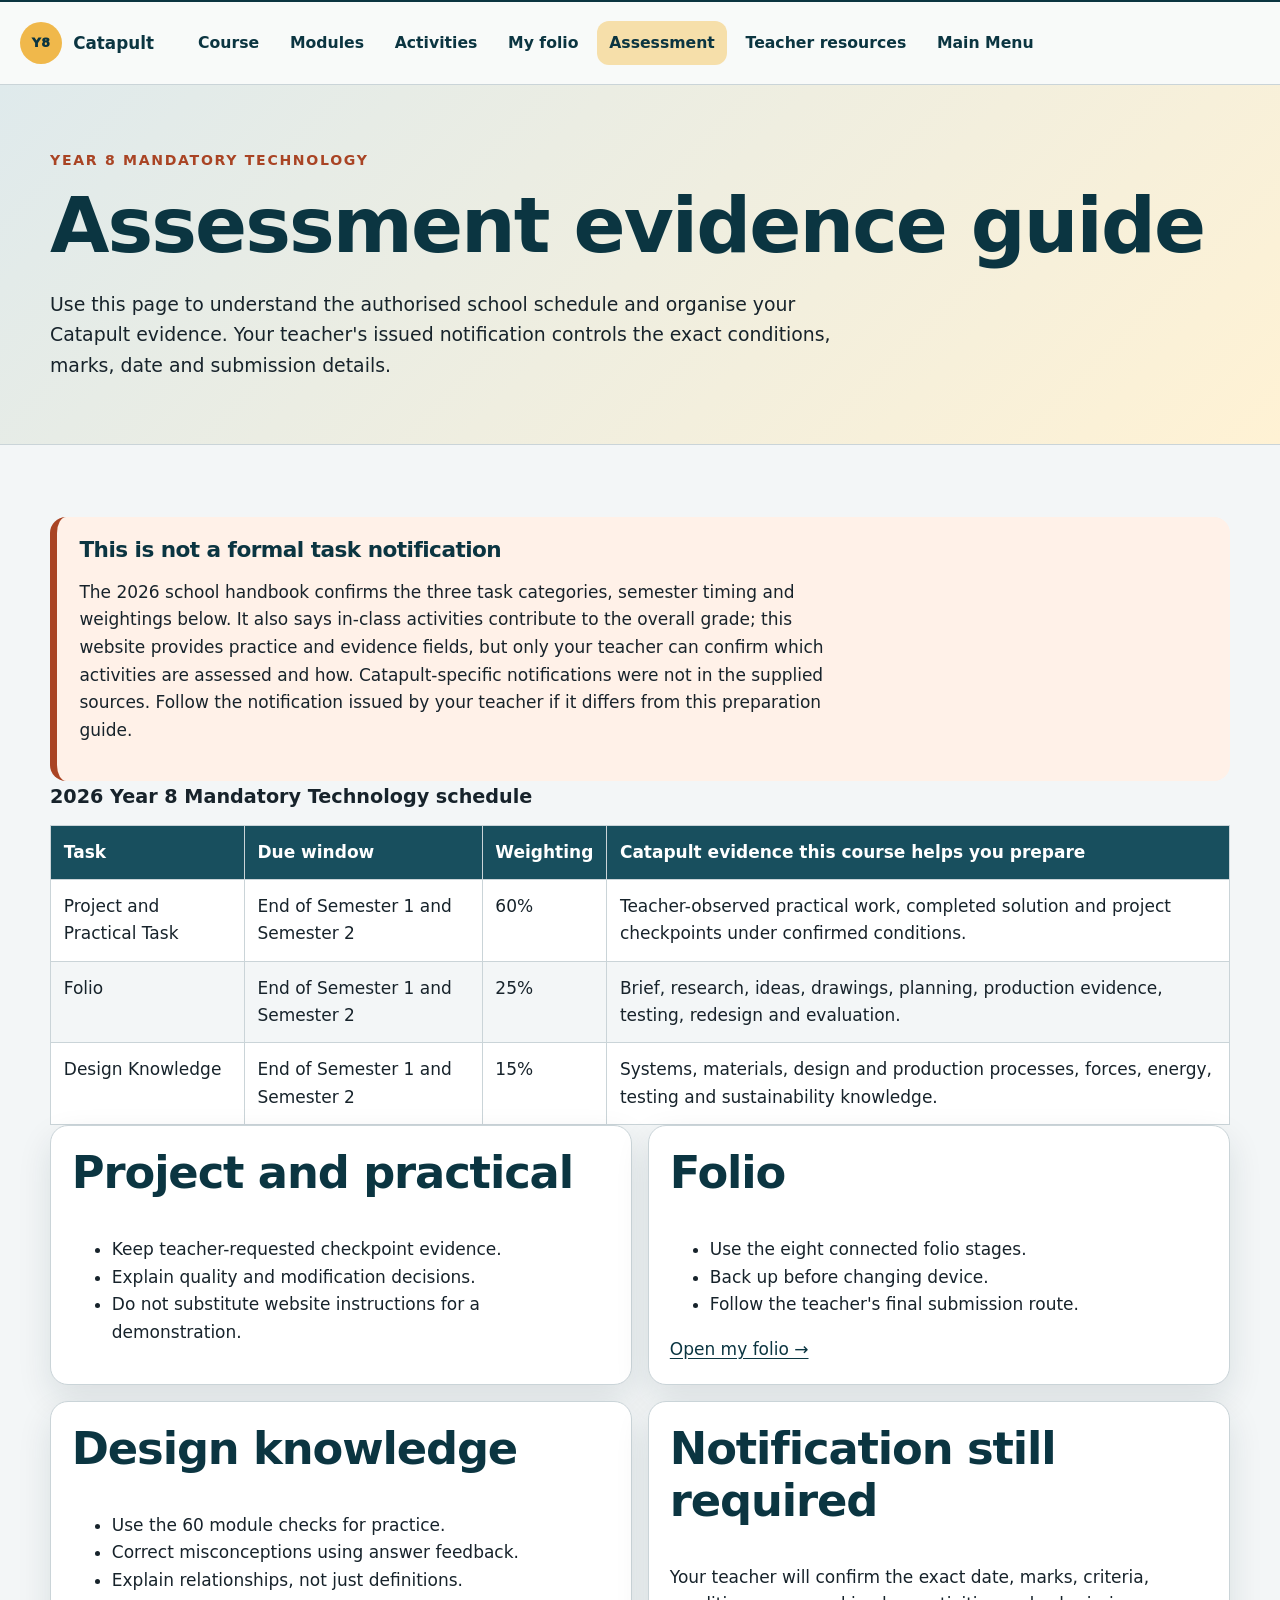
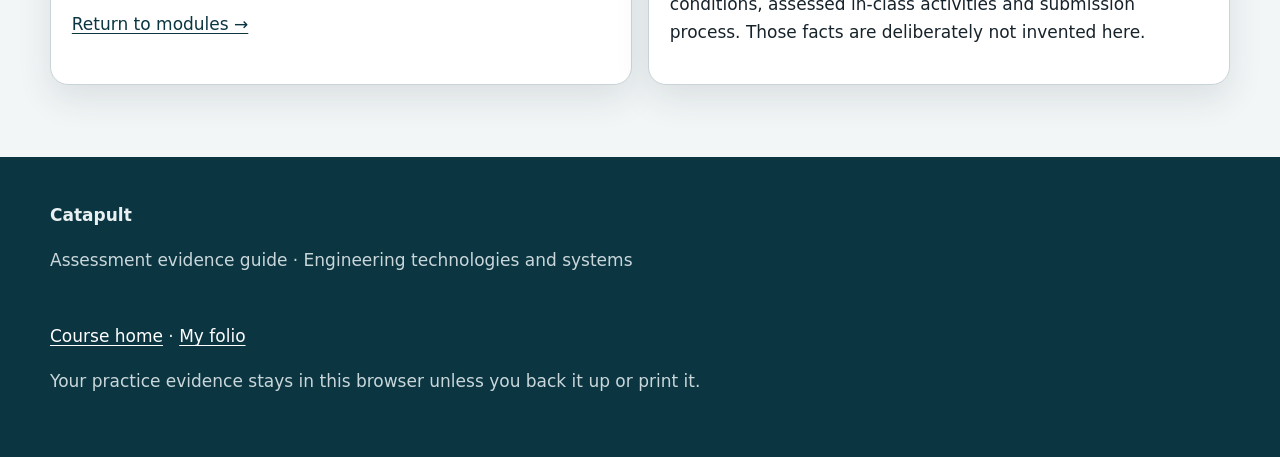
==== assessment.html @ 98bc0430 "Publish Year 8 Catapult course v1.0.1" ====
<!doctype html>
<html lang="en-AU">
<head>
  <meta charset="utf-8">
  <meta name="viewport" content="width=device-width, initial-scale=1">
  <meta name="description" content="The authorised 2026 Year 8 Mandatory Technology schedule and Catapult evidence preparation.">
  <meta name="robots" content="noindex,nofollow,noarchive">
  <title>Assessment evidence guide | Catapult</title>
  <link rel="icon" href="data:image/svg+xml,%3Csvg xmlns='http://www.w3.org/2000/svg' viewBox='0 0 64 64'%3E%3Crect width='64' height='64' rx='32' fill='%23f5b942'/%3E%3Ctext x='32' y='40' text-anchor='middle' font-size='24' font-family='Arial' font-weight='700' fill='%23083243'%3EY8%3C/text%3E%3C/svg%3E">
  <link rel="stylesheet" href="styles.css?v=20260824-2">
</head>
<body><a class="skip-link" href="#main">Skip to main content</a>
<header class="course-family-nav"><div class="course-family-nav__inner"><a class="course-family-nav__brand" href="index.html"><span class="course-family-nav__mark" aria-hidden="true">Y8</span><span>Catapult</span></a><nav class="course-family-nav__links" aria-label="Course navigation"><a href="index.html">Course</a><a href="index.html#modules">Modules</a><a href="activities.html">Activities</a><a href="folio.html">My folio</a><a aria-current="page" href="assessment.html">Assessment</a><a href="teacher-resources.html">Teacher resources</a><a href="https://stevencowell.github.io/Main-Page/">Main Menu</a></nav></div></header><main id="main" tabindex="-1"><header class="page-hero"><div class="wrap"><p class="eyebrow">Year 8 Mandatory Technology</p><h1>Assessment evidence guide</h1><p class="lede">Use this page to understand the authorised school schedule and organise your Catapult evidence. Your teacher's issued notification controls the exact conditions, marks, date and submission details.</p></div></header><section><div class="wrap"><div class="assessment-status"><h2>This is not a formal task notification</h2><p>The 2026 school handbook confirms the three task categories, semester timing and weightings below. It also says in-class activities contribute to the overall grade; this website provides practice and evidence fields, but only your teacher can confirm which activities are assessed and how. Catapult-specific notifications were not in the supplied sources. Follow the notification issued by your teacher if it differs from this preparation guide.</p></div><table class="assessment-table"><caption>2026 Year 8 Mandatory Technology schedule</caption><thead><tr><th>Task</th><th>Due window</th><th>Weighting</th><th>Catapult evidence this course helps you prepare</th></tr></thead><tbody><tr><td>Project and Practical Task</td><td>End of Semester 1 and Semester 2</td><td>60%</td><td>Teacher-observed practical work, completed solution and project checkpoints under confirmed conditions.</td></tr><tr><td>Folio</td><td>End of Semester 1 and Semester 2</td><td>25%</td><td>Brief, research, ideas, drawings, planning, production evidence, testing, redesign and evaluation.</td></tr><tr><td>Design Knowledge</td><td>End of Semester 1 and Semester 2</td><td>15%</td><td>Systems, materials, design and production processes, forces, energy, testing and sustainability knowledge.</td></tr></tbody></table><div class="evidence-grid"><article class="card"><h2>Project and practical</h2><ul><li>Keep teacher-requested checkpoint evidence.</li><li>Explain quality and modification decisions.</li><li>Do not substitute website instructions for a demonstration.</li></ul></article><article class="card"><h2>Folio</h2><ul><li>Use the eight connected folio stages.</li><li>Back up before changing device.</li><li>Follow the teacher's final submission route.</li></ul><a href="folio.html">Open my folio →</a></article><article class="card"><h2>Design knowledge</h2><ul><li>Use the 60 module checks for practice.</li><li>Correct misconceptions using answer feedback.</li><li>Explain relationships, not just definitions.</li></ul><a href="index.html#modules">Return to modules →</a></article><article class="card"><h2>Notification still required</h2><p>Your teacher will confirm the exact date, marks, criteria, conditions, assessed in-class activities and submission process. Those facts are deliberately not invented here.</p></article></div></div></section></main><footer class="footer"><div class="wrap footer-grid"><div><strong>Catapult</strong><p class="fine">Assessment evidence guide · Engineering technologies and systems</p></div><div><a href="index.html">Course home</a> · <a href="folio.html">My folio</a><p class="fine">Your practice evidence stays in this browser unless you back it up or print it.</p></div></div></footer>
<script src="site.js"></script>
</body>
</html>
---- styles.css ----
:root {
  --ink: #17232b;
  --muted: #53636d;
  --paper: #ffffff;
  --canvas: #f3f6f7;
  --steel: #184f5e;
  --steel-dark: #0b3541;
  --amber: #f0b84b;
  --rust: #a94424;
  --green: #4b7663;
  --ochre: #a74c2b;
  --line: #cad4d8;
  --soft: #e7eef0;
  --warning: #fff4d8;
  --shadow: 0 14px 34px rgba(20, 48, 57, .11);
  --radius: 18px;
}

* { box-sizing: border-box; }

html {
  scroll-behavior: smooth;
  scroll-padding-top: 7rem;
}

body {
  margin: 0;
  color: var(--ink);
  background: var(--canvas);
  font: 17px/1.62 system-ui, -apple-system, BlinkMacSystemFont, "Segoe UI", sans-serif;
}

a {
  color: var(--steel-dark);
  text-underline-offset: .2em;
}

a:hover { color: var(--rust); }

a:focus-visible,
button:focus-visible,
[tabindex]:focus-visible {
  outline: 4px solid var(--amber);
  outline-offset: 3px;
}

h1,
h2,
h3 {
  color: var(--steel-dark);
  line-height: 1.16;
  letter-spacing: -.025em;
}

h1 {
  margin: 0 0 1rem;
  font-size: clamp(2.8rem, 8vw, 5.8rem);
}

h2 {
  margin-top: 0;
  font-size: clamp(1.8rem, 4vw, 2.8rem);
}

h3 { font-size: 1.28rem; }

p,
li { max-width: 72ch; }

.skip-link {
  position: absolute;
  left: -10000px;
  top: 0;
  z-index: 2000;
  padding: .8rem 1rem;
  background: var(--paper);
  color: var(--steel-dark);
  font-weight: 800;
}

.skip-link:focus {
  left: .5rem;
  top: .5rem;
}

.sr-only {
  position: absolute;
  width: 1px !important;
  min-width: 1px !important;
  max-width: 1px !important;
  height: 1px !important;
  padding: 0;
  margin: -1px;
  overflow: hidden;
  clip: rect(0, 0, 0, 0);
  white-space: nowrap;
  border: 0;
}

.wrap {
  width: min(1180px, calc(100% - 2rem));
  margin-inline: auto;
}

.course-family-nav {
  --hub-ink: var(--steel-dark);
  --hub-paper: #f8faf9;
  --hub-accent: var(--amber);
  position: relative;
  z-index: 1000;
  width: 100%;
  min-height: 85px;
  color: var(--hub-ink);
  background: var(--hub-paper);
  border-top: 2px solid var(--hub-ink);
  border-bottom: 1px solid var(--line);
}

.course-family-nav__inner {
  display: flex;
  align-items: center;
  gap: 1.15rem 2rem;
  width: 100%;
  max-width: 1440px;
  min-height: 82px;
  margin: 0 auto;
  padding: .8rem 1.25rem;
}

.course-family-nav__brand {
  display: inline-flex;
  flex: 0 0 auto;
  align-items: center;
  gap: .7rem;
  color: var(--hub-ink);
  font-size: 1.05rem;
  font-weight: 850;
  line-height: 1.2;
  text-decoration: none;
}

.course-family-nav__mark {
  display: inline-flex;
  align-items: center;
  justify-content: center;
  width: 42px;
  height: 42px;
  flex: 0 0 auto;
  color: var(--hub-ink);
  background: var(--hub-accent);
  border-radius: 50%;
  font-size: .78rem;
  font-weight: 950;
  letter-spacing: .04em;
}

.course-family-nav__links {
  display: flex;
  flex: 1 1 auto;
  align-items: center;
  gap: .25rem .4rem;
  min-width: 0;
  overflow-x: auto;
  scrollbar-width: thin;
}

.course-family-nav__links a {
  display: inline-flex;
  min-height: 44px;
  align-items: center;
  padding: .7rem .76rem;
  color: var(--hub-ink);
  border-radius: 12px;
  font-size: .98rem;
  font-weight: 760;
  line-height: 1.2;
  text-decoration: none;
  white-space: nowrap;
}

.course-family-nav__links a:hover,
.course-family-nav__links a:focus-visible {
  color: var(--hub-ink);
  background: #f9e8bd;
}

.course-family-nav__links a[aria-current="page"] {
  background: #f6dfaa;
}

.provisional-link::after {
  content: "provisional";
  margin-left: .38rem;
  padding: .12rem .35rem;
  color: var(--steel-dark);
  background: var(--soft);
  border-radius: 999px;
  font-size: .66rem;
  font-weight: 850;
  letter-spacing: .03em;
  text-transform: uppercase;
}

.provisional-link { position: relative; }

.provisional-link .sr-only {
  left: 0;
  top: 0;
}

.hero {
  background:
    linear-gradient(120deg, rgba(11, 53, 65, .96), rgba(24, 79, 94, .88)),
    repeating-linear-gradient(90deg, transparent 0 39px, rgba(255,255,255,.05) 40px);
  color: #fff;
}

.hero .wrap { padding-block: clamp(4rem, 10vw, 7.5rem); }

.hero h1,
.hero h2 { color: #fff; }

.hero-copy { max-width: 760px; }

.eyebrow {
  margin: 0 0 .55rem;
  color: var(--rust);
  font-size: .88rem;
  font-weight: 900;
  letter-spacing: .12em;
  text-transform: uppercase;
}

.hero .eyebrow { color: #ffd980; }

.lede {
  max-width: 68ch;
  font-size: 1.18rem;
}

.status-pill,
.slot-status {
  display: inline-flex;
  align-items: center;
  width: fit-content;
  padding: .3rem .65rem;
  border-radius: 999px;
  font-size: .78rem;
  font-weight: 850;
  letter-spacing: .035em;
  text-transform: uppercase;
}

.status-pill {
  color: var(--steel-dark);
  background: #ffe09a;
}

.slot-status {
  color: var(--steel-dark);
  background: var(--soft);
}

.actions,
.module-pager {
  display: flex;
  flex-wrap: wrap;
  gap: .75rem;
  margin-top: 1.35rem;
}

.button {
  display: inline-flex;
  align-items: center;
  justify-content: center;
  min-height: 46px;
  padding: .75rem 1.05rem;
  color: #fff;
  background: var(--steel);
  border: 2px solid var(--steel);
  border-radius: 999px;
  font-weight: 800;
  text-decoration: none;
}

.button:hover {
  color: #fff;
  background: var(--steel-dark);
  border-color: var(--steel-dark);
}

.button.secondary {
  color: var(--steel-dark);
  background: var(--paper);
  border-color: var(--steel);
}

.button.secondary:hover { background: var(--soft); }

main > section { padding-block: 4.5rem; }

.page-hero {
  padding-block: 4rem 2.8rem;
  background: linear-gradient(135deg, #dfeaec, #fff2d4);
  border-bottom: 1px solid var(--line);
}

.page-hero h1 { font-size: clamp(2.5rem, 7vw, 4.8rem); }

.foundation-notice {
  background: var(--warning);
  border-block: 1px solid #d4ad50;
}

.foundation-notice .wrap { padding-block: 1.25rem; }

.foundation-notice h2 {
  margin-bottom: .35rem;
  font-size: 1.35rem;
}

.foundation-notice p { margin-block: .25rem; }

.module-grid,
.route-grid,
.slot-grid {
  display: grid;
  grid-template-columns: repeat(2, minmax(0, 1fr));
  gap: 1rem;
}

.module-grid { list-style: none; padding: 0; }

.card,
.module-card,
.slot-card,
.empty-state {
  min-width: 0;
  padding: 1.3rem;
  background: var(--paper);
  border: 1px solid var(--line);
  border-radius: var(--radius);
  box-shadow: var(--shadow);
  overflow-wrap: anywhere;
}

.module-card {
  display: grid;
  grid-template-columns: auto 1fr;
  gap: 1rem;
  height: 100%;
}

.module-number {
  display: grid;
  place-items: center;
  width: 2.7rem;
  height: 2.7rem;
  color: var(--steel-dark);
  background: var(--amber);
  border-radius: 50%;
  font-weight: 950;
}

.module-card h3,
.slot-card h3,
.card h3 { margin-top: 0; }

.module-card p,
.slot-card p,
.fine { color: var(--muted); }

.slot-card {
  border-top: .38rem solid var(--steel);
}

.slot-card dl {
  display: grid;
  grid-template-columns: max-content 1fr;
  gap: .2rem .65rem;
  margin-bottom: 0;
  font-size: .9rem;
}

.slot-card dt { font-weight: 850; }

.slot-card dd { margin: 0; color: var(--muted); }

.empty-state {
  border: 2px dashed #9babb1;
  box-shadow: none;
}

.empty-state > :last-child { margin-bottom: 0; }

.local-storage-note {
  padding: 1rem 1.2rem;
  background: var(--soft);
  border-left: .45rem solid var(--steel);
  border-radius: 0 14px 14px 0;
}

code {
  padding: .12rem .3rem;
  background: #e7edef;
  border-radius: 5px;
  font-size: .9em;
  overflow-wrap: anywhere;
}

.module-pager {
  justify-content: space-between;
  padding-top: 1.25rem;
  border-top: 1px solid var(--line);
}

.module-pager [hidden] { display: none; }

.footer {
  padding-block: 2.8rem;
  color: #e8f0f2;
  background: var(--steel-dark);
}

.footer a { color: #fff; }

.footer .fine { color: #c9d7db; }

.footer-grid {
  display: flex;
  justify-content: space-between;
  gap: 2rem;
  flex-wrap: wrap;
}

/* Integrated learning experience */
.hero.with-image {
  position: relative;
  overflow: hidden;
  background: var(--steel-dark);
}

.hero.with-image::before {
  content: "";
  position: absolute;
  inset: 0;
  background: linear-gradient(90deg, rgba(7, 38, 47, .98) 0 36%, rgba(7, 38, 47, .72) 60%, rgba(7, 38, 47, .28));
  z-index: 1;
}

.hero.with-image .hero-media {
  position: absolute;
  inset: 0;
  width: 100%;
  height: 100%;
  object-fit: cover;
  object-position: center;
}

.hero.with-image .wrap { position: relative; z-index: 2; }
.hero.with-image .hero-copy { max-width: 650px; }

.module-hero {
  color: #fff;
  background: linear-gradient(135deg, var(--steel-dark), var(--steel));
}

.module-hero .wrap { padding-block: 3.5rem; }
.module-hero h1 { color: #fff; font-size: clamp(2.35rem, 6vw, 4.6rem); }
.module-hero .eyebrow { color: #ffd980; }
.module-hero .lede { color: #e5f0f2; }

.section-nav {
  position: sticky;
  top: 0;
  z-index: 800;
  background: rgba(255, 255, 255, .97);
  border-bottom: 1px solid var(--line);
  box-shadow: 0 6px 18px rgba(20,48,57,.08);
}

.section-nav .wrap {
  display: flex;
  gap: .45rem;
  overflow-x: auto;
  padding-block: .6rem;
}

.section-nav a {
  display: inline-flex;
  min-height: 44px;
  flex: 0 0 auto;
  align-items: center;
  padding: .55rem .78rem;
  border-radius: 999px;
  font-size: .9rem;
  font-weight: 780;
  text-decoration: none;
}

.section-nav a:hover { background: var(--soft); }

.learning-intentions,
.teacher-led-note,
.source-boundary,
.cultural-care,
.assessment-status {
  padding: 1.25rem 1.4rem;
  border-radius: 16px;
}

.learning-intentions { background: #e2f0e9; border-left: .45rem solid var(--green, #4b7663); }
.teacher-led-note { background: var(--warning); border-left: .45rem solid var(--amber); }
.source-boundary { background: var(--soft); border-left: .45rem solid var(--steel); }
.cultural-care { background: #f5eadf; border-left: .45rem solid var(--ochre, #a74c2b); }
.assessment-status { background: #fff1e8; border-left: .45rem solid var(--rust); }

.learning-intentions h2,
.teacher-led-note h2,
.source-boundary h2,
.cultural-care h2,
.assessment-status h2 { margin-bottom: .45rem; font-size: 1.35rem; }

.theory-section {
  scroll-margin-top: 7rem;
  border-bottom: 1px solid var(--line);
}

.theory-section:last-of-type { border-bottom: 0; }

.theory-layout {
  display: grid;
  grid-template-columns: minmax(0, 1.12fr) minmax(320px, .88fr);
  gap: clamp(1.8rem, 5vw, 4.5rem);
  align-items: start;
}

.theory-copy > p:first-of-type { font-size: 1.08rem; }

.visual-figure {
  margin: 0;
  padding: .7rem;
  background: var(--paper);
  border: 1px solid var(--line);
  border-radius: var(--radius);
  box-shadow: var(--shadow);
}

.visual-figure img {
  display: block;
  width: 100%;
  height: auto;
  border-radius: 12px;
}

.visual-figure figcaption { padding: .75rem .4rem .25rem; color: var(--muted); font-size: .92rem; }
.visual-figure .open-larger { display: inline-flex; min-height: 44px; align-items: center; margin-top: .35rem; font-weight: 800; }

.worked-example,
.vocabulary,
.misconceptions,
.activity-panel,
.video-panel,
.capstone,
.check-block,
.folio-stage,
.teacher-card {
  margin-top: 1.4rem;
  padding: 1.35rem;
  background: var(--paper);
  border: 1px solid var(--line);
  border-radius: var(--radius);
  box-shadow: var(--shadow);
}

.worked-example { border-top: .42rem solid var(--amber); }
.vocabulary { border-top: .42rem solid var(--steel); }
.misconceptions { border-top: .42rem solid var(--rust); }
.activity-panel { border-top: .42rem solid var(--green, #4b7663); }
.video-panel { border-top: .42rem solid #5d4c8b; }
.capstone { border-top: .42rem solid var(--ochre, #a74c2b); }
.check-block { border-top: .42rem solid var(--steel); }

.vocab-grid,
.misconception-grid,
.evidence-grid,
.folio-grid,
.activity-bank,
.teacher-grid {
  display: grid;
  grid-template-columns: repeat(2, minmax(0, 1fr));
  gap: 1rem;
}

.folio-grid { grid-template-columns: 1fr; }

.vocab-grid dl,
.misconception-grid article {
  margin: 0;
  padding: 1rem;
  background: var(--canvas);
  border-radius: 13px;
}

.vocab-grid dt { font-weight: 850; }
.vocab-grid dd { margin: .25rem 0 0; color: var(--muted); }
.misconception-grid h3 { margin: 0 0 .35rem; color: var(--rust); }
.misconception-grid p { margin: 0; }

.check-question { margin-top: 1.35rem; padding-top: 1.25rem; border-top: 1px solid var(--line); }
.check-question:first-of-type { margin-top: .4rem; padding-top: 0; border-top: 0; }
.check-question fieldset { margin: 0; padding: 0; border: 0; }
.check-question legend { width: 100%; margin-bottom: .85rem; font-size: 1.08rem; font-weight: 800; }

.check-options { display: grid; gap: .55rem; }
.check-option {
  display: grid;
  grid-template-columns: auto 1fr;
  gap: .7rem;
  align-items: start;
  min-height: 48px;
  padding: .75rem .85rem;
  background: var(--canvas);
  border: 1px solid var(--line);
  border-radius: 12px;
  cursor: pointer;
}

.check-option:hover { border-color: var(--steel); }
.check-option input { width: 1.2rem; height: 1.2rem; margin-top: .15rem; accent-color: var(--steel); }

button,
.button-like {
  min-height: 44px;
  padding: .65rem .95rem;
  color: #fff;
  background: var(--steel);
  border: 2px solid var(--steel);
  border-radius: 999px;
  font: inherit;
  font-weight: 800;
  cursor: pointer;
}

button:hover { background: var(--steel-dark); border-color: var(--steel-dark); }
button.secondary { color: var(--steel-dark); background: var(--paper); }
button.secondary:hover { background: var(--soft); }
button:disabled { color: var(--muted); background: var(--soft); border-color: var(--line); cursor: default; }

.check-actions { display: flex; flex-wrap: wrap; gap: .65rem; margin-top: .85rem; }
.check-result { margin-top: .85rem; padding: .9rem 1rem; border-radius: 12px; }
.check-result:empty { display: none; }
.check-result.correct { background: #dff2e6; border: 1px solid #6da785; }
.check-result.try-again { background: #fff1df; border: 1px solid #d9a45a; }
.check-result.needs-answer { background: #f8e5e2; border: 1px solid #c97869; }
.help-panel { margin-top: .7rem; padding: .85rem 1rem; background: var(--soft); border-radius: 12px; }

textarea,
input[type="text"],
input[type="number"],
select,
input[type="file"] {
  width: 100%;
  color: var(--ink);
  background: #fff;
  border: 2px solid #9dafb6;
  border-radius: 12px;
  font: inherit;
}

textarea { min-height: 190px; padding: .9rem; resize: vertical; line-height: 1.55; }
input[type="text"],
input[type="number"],
select { min-height: 48px; padding: .7rem .8rem; }
input[type="file"] { padding: .75rem; }
.field-meta { display: flex; justify-content: space-between; gap: 1rem; margin-top: .35rem; color: var(--muted); font-size: .84rem; }
.scaffold-list li { margin-bottom: .55rem; }

.video-frame { position: relative; width: 100%; aspect-ratio: 16 / 9; margin-top: 1rem; background: #071f27; border-radius: 14px; overflow: hidden; }
.video-frame[hidden] { display: none; }
.video-frame iframe { width: 100%; height: 100%; border: 0; }

.activity-meta { display: flex; flex-wrap: wrap; gap: .55rem; color: var(--muted); font-size: .9rem; }
.activity-meta span { padding: .25rem .55rem; background: var(--soft); border-radius: 999px; }

.course-progress {
  display: grid;
  grid-template-columns: repeat(3, 1fr);
  gap: 1rem;
  margin-top: 1.5rem;
}

.course-progress div { padding: 1rem; background: rgba(255,255,255,.1); border: 1px solid rgba(255,255,255,.25); border-radius: 14px; }
.course-progress strong { display: block; font-size: 1.6rem; color: #ffd980; }

.folio-stage { scroll-margin-top: 7rem; }
.folio-stage > header { display: grid; grid-template-columns: auto 1fr; gap: 1rem; align-items: start; }
.stage-number { display: grid; place-items: center; width: 3rem; height: 3rem; background: var(--amber); border-radius: 50%; color: var(--steel-dark); font-weight: 950; }
.folio-field { margin-top: 1rem; }
.folio-field label { display: block; margin-bottom: .45rem; font-weight: 800; }
.folio-response-set { display: grid; gap: 1rem; }
.folio-response-set textarea { min-height: 95px; }
.folio-control-group { min-width: 0; margin: .35rem 0; padding: 1rem; border: 1px solid var(--line); border-radius: 14px; }
.folio-control-group legend { padding: 0 .35rem; font-weight: 850; color: var(--steel-dark); }
.folio-records { display: grid; grid-template-columns: repeat(2, minmax(0, 1fr)); gap: .85rem; }
.folio-record { min-width: 0; padding: .9rem; background: var(--canvas); border: 1px solid var(--line); border-radius: 12px; }
.folio-record h4 { margin: 0 0 .45rem; }
.folio-record .folio-field:first-of-type { margin-top: .25rem; }
.folio-checks { display: grid; gap: .6rem; }
.folio-check { display: grid; grid-template-columns: auto 1fr; gap: .65rem; align-items: start; min-height: 44px; padding: .65rem .75rem; background: var(--canvas); border: 1px solid var(--line); border-radius: 10px; }
.folio-check input { width: 1.2rem; height: 1.2rem; margin-top: .15rem; accent-color: var(--steel); }
.number-with-unit { display: grid; grid-template-columns: minmax(0,1fr) auto; gap: .65rem; align-items: center; }
.number-with-unit span { font-weight: 850; }
.activity-response { margin-top: 1rem; padding: 1rem; background: var(--canvas); border: 1px solid var(--line); border-radius: 12px; }
.activity-response textarea { min-height: 150px; }
.image-evidence { margin-top: 1rem; padding-top: 1rem; border-top: 1px solid var(--line); }
.image-preview { display: block; max-width: 520px; max-height: 360px; margin-top: .7rem; border-radius: 12px; object-fit: contain; }
.image-preview[hidden] { display: none; }

.control-bar { display: flex; flex-wrap: wrap; gap: .7rem; padding: 1rem; background: var(--paper); border: 1px solid var(--line); border-radius: 16px; }

.assessment-table,
.teacher-table { width: 100%; border-collapse: collapse; background: var(--paper); }
.assessment-table caption,
.teacher-table caption { padding: 0 0 .8rem; text-align: left; font-size: 1.2rem; font-weight: 850; }
.assessment-table th,
.assessment-table td,
.teacher-table th,
.teacher-table td { padding: .8rem; border: 1px solid var(--line); text-align: left; vertical-align: top; }
.assessment-table th,
.teacher-table th { color: #fff; background: var(--steel); }
.assessment-table tbody tr:nth-child(even),
.teacher-table tbody tr:nth-child(even) { background: var(--canvas); }

.notification-draft { margin-block: 1rem; padding: 1rem 1.2rem; background: #fff7e6; border: 1px dashed #b88024; border-radius: 14px; }
.notification-draft strong { color: #7d4c00; }

.source-list li { margin-bottom: .75rem; }
.teacher-only-label { color: #fff; background: var(--rust); padding: .25rem .5rem; border-radius: 6px; font-size: .78rem; font-weight: 900; text-transform: uppercase; }

@media (max-width: 900px) {
  .theory-layout { grid-template-columns: 1fr; }
  .visual-figure { max-width: 720px; }
  .course-progress { grid-template-columns: 1fr; }
}

@media (max-width: 780px) {
  .course-family-nav { min-height: 0; }

  .course-family-nav__inner {
    display: grid;
    gap: .6rem;
    min-height: 0;
    padding: .7rem .8rem .55rem;
  }

  .course-family-nav__brand { font-size: 1rem; }

  .course-family-nav__mark {
    width: 36px;
    height: 36px;
  }

  .course-family-nav__links {
    margin-inline: -.8rem;
    padding: 0 .8rem .45rem;
  }

  .course-family-nav__links a {
    flex: 0 0 auto;
    padding: .62rem .72rem;
    font-size: .92rem;
  }
}

@media (max-width: 620px) {
  body { font-size: 16px; }

  .module-grid,
  .route-grid,
  .slot-grid { grid-template-columns: 1fr; }

  .module-card { grid-template-columns: auto minmax(0, 1fr); }

  main > section { padding-block: 3.2rem; }

  .actions .button,
  .module-pager .button { width: 100%; }

  .slot-card dl { grid-template-columns: 1fr; }

  .slot-card dd { margin-bottom: .45rem; }

  .vocab-grid,
  .misconception-grid,
  .evidence-grid,
  .folio-grid,
  .folio-records,
  .activity-bank,
  .teacher-grid { grid-template-columns: 1fr; }

  .hero.with-image::before { background: rgba(7, 38, 47, .86); }
  .hero.with-image .hero-media { opacity: .42; object-position: 65% center; }

  .field-meta { display: block; }

  .assessment-table,
  .teacher-table { display: block; overflow-x: auto; }
}

@media (prefers-reduced-motion: reduce) {
  html { scroll-behavior: auto; }
}

@media print {
  @page { size: A4; margin: 12mm; }

  .course-family-nav,
  .footer,
  .actions,
  .module-pager,
  .section-nav,
  .check-actions,
  .control-bar,
  .video-panel button,
  input[type="file"] { display: none !important; }

  body {
    color: #000;
    background: #fff;
    font-size: 10pt;
  }

  .hero,
  .page-hero,
  .foundation-notice { color: #000; background: #fff; }

  .hero h1,
  .hero h2,
  .hero .eyebrow { color: #000; }

  .card,
  .module-card,
  .slot-card,
  .empty-state,
  .worked-example,
  .vocabulary,
  .misconceptions,
  .activity-panel,
  .video-panel,
  .capstone,
  .check-block,
  .folio-stage,
  .teacher-card { box-shadow: none; break-inside: avoid; }

  .theory-layout { display: block; }
  .visual-figure { margin-block: 1rem; }
  textarea { min-height: 95px; border: 1px solid #555; }

  .folio-grid { display: block; }
  .folio-grid .folio-stage {
    break-before: page;
    margin: 0;
    padding: 6mm 0 0;
    border: 0;
  }
  .folio-stage > header,
  .folio-record,
  .folio-field { break-inside: avoid; }
  .folio-response-set,
  .folio-records { display: block; }
  .folio-control-group {
    display: block;
    break-inside: auto;
    margin: .7rem 0;
    padding: 0;
    border: 0;
  }
  .folio-control-group legend {
    display: block;
    width: 100%;
    margin-bottom: .35rem;
    padding: 0;
  }
  .folio-record { margin: 0 0 .65rem; padding: .65rem; }
  .folio-stage details { display: none; }
  .folio-stage .source-boundary,
  .folio-stage .image-evidence { padding: .7rem; }
  .folio-stage .image-evidence { break-inside: avoid; }
  .folio-stage textarea { min-height: 70px; }
  .folio-stage input[type="text"],
  .folio-stage input[type="number"],
  .folio-stage select { min-height: 34px; border: 1px solid #555; }
}
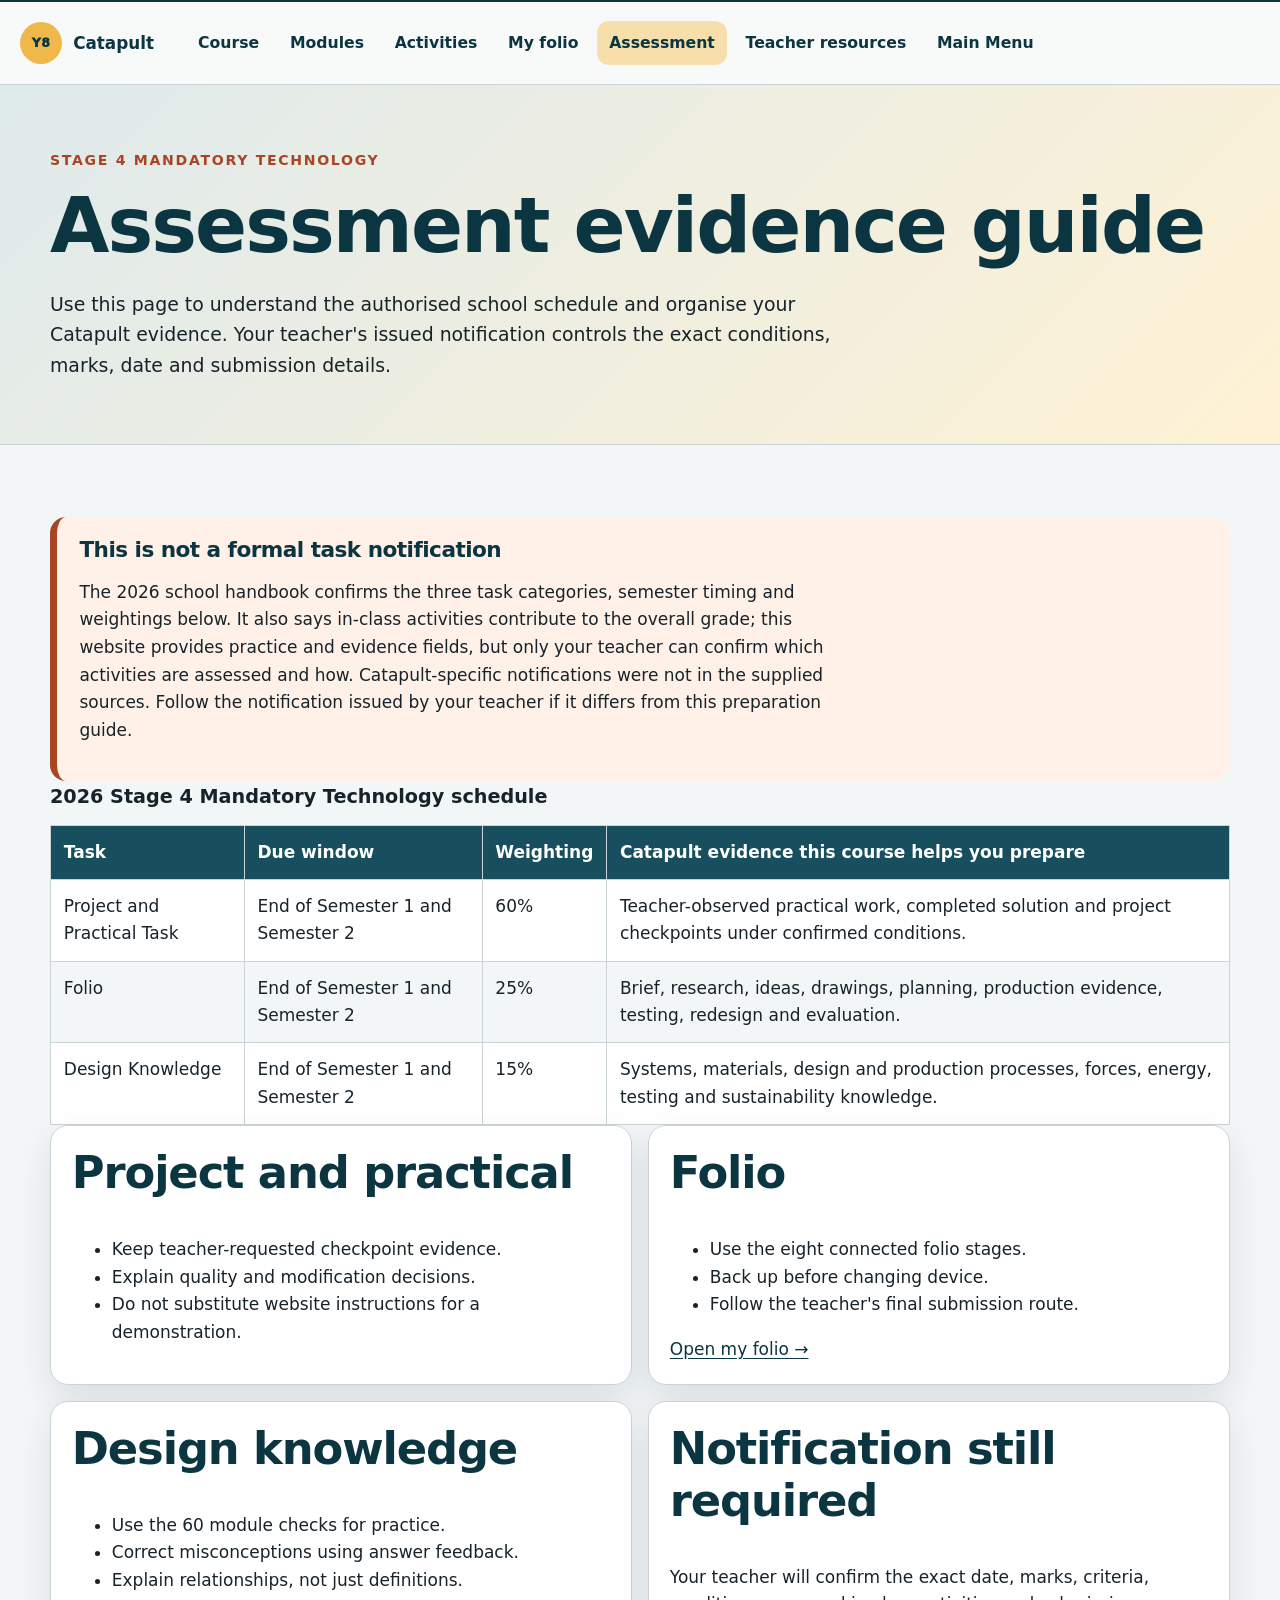
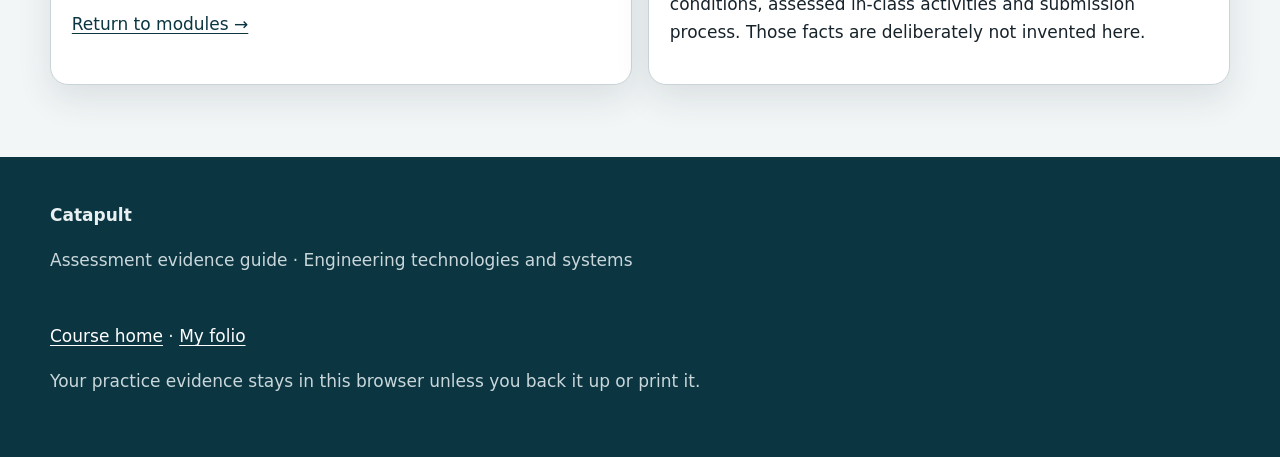
==== commit 35cdd5e9: "Align Catapult program to Stage 4 network standard" ====
--- a/assessment.html
+++ b/assessment.html
@@ -3,14 +3,14 @@
 <head>
   <meta charset="utf-8">
   <meta name="viewport" content="width=device-width, initial-scale=1">
-  <meta name="description" content="The authorised 2026 Year 8 Mandatory Technology schedule and Catapult evidence preparation.">
+  <meta name="description" content="The authorised 2026 Stage 4 Mandatory Technology schedule and Catapult evidence preparation.">
   <meta name="robots" content="noindex,nofollow,noarchive">
   <title>Assessment evidence guide | Catapult</title>
   <link rel="icon" href="data:image/svg+xml,%3Csvg xmlns='http://www.w3.org/2000/svg' viewBox='0 0 64 64'%3E%3Crect width='64' height='64' rx='32' fill='%23f5b942'/%3E%3Ctext x='32' y='40' text-anchor='middle' font-size='24' font-family='Arial' font-weight='700' fill='%23083243'%3EY8%3C/text%3E%3C/svg%3E">
   <link rel="stylesheet" href="styles.css?v=20260824-2">
 </head>
 <body><a class="skip-link" href="#main">Skip to main content</a>
-<header class="course-family-nav"><div class="course-family-nav__inner"><a class="course-family-nav__brand" href="index.html"><span class="course-family-nav__mark" aria-hidden="true">Y8</span><span>Catapult</span></a><nav class="course-family-nav__links" aria-label="Course navigation"><a href="index.html">Course</a><a href="index.html#modules">Modules</a><a href="activities.html">Activities</a><a href="folio.html">My folio</a><a aria-current="page" href="assessment.html">Assessment</a><a href="teacher-resources.html">Teacher resources</a><a href="https://stevencowell.github.io/Main-Page/">Main Menu</a></nav></div></header><main id="main" tabindex="-1"><header class="page-hero"><div class="wrap"><p class="eyebrow">Year 8 Mandatory Technology</p><h1>Assessment evidence guide</h1><p class="lede">Use this page to understand the authorised school schedule and organise your Catapult evidence. Your teacher's issued notification controls the exact conditions, marks, date and submission details.</p></div></header><section><div class="wrap"><div class="assessment-status"><h2>This is not a formal task notification</h2><p>The 2026 school handbook confirms the three task categories, semester timing and weightings below. It also says in-class activities contribute to the overall grade; this website provides practice and evidence fields, but only your teacher can confirm which activities are assessed and how. Catapult-specific notifications were not in the supplied sources. Follow the notification issued by your teacher if it differs from this preparation guide.</p></div><table class="assessment-table"><caption>2026 Year 8 Mandatory Technology schedule</caption><thead><tr><th>Task</th><th>Due window</th><th>Weighting</th><th>Catapult evidence this course helps you prepare</th></tr></thead><tbody><tr><td>Project and Practical Task</td><td>End of Semester 1 and Semester 2</td><td>60%</td><td>Teacher-observed practical work, completed solution and project checkpoints under confirmed conditions.</td></tr><tr><td>Folio</td><td>End of Semester 1 and Semester 2</td><td>25%</td><td>Brief, research, ideas, drawings, planning, production evidence, testing, redesign and evaluation.</td></tr><tr><td>Design Knowledge</td><td>End of Semester 1 and Semester 2</td><td>15%</td><td>Systems, materials, design and production processes, forces, energy, testing and sustainability knowledge.</td></tr></tbody></table><div class="evidence-grid"><article class="card"><h2>Project and practical</h2><ul><li>Keep teacher-requested checkpoint evidence.</li><li>Explain quality and modification decisions.</li><li>Do not substitute website instructions for a demonstration.</li></ul></article><article class="card"><h2>Folio</h2><ul><li>Use the eight connected folio stages.</li><li>Back up before changing device.</li><li>Follow the teacher's final submission route.</li></ul><a href="folio.html">Open my folio →</a></article><article class="card"><h2>Design knowledge</h2><ul><li>Use the 60 module checks for practice.</li><li>Correct misconceptions using answer feedback.</li><li>Explain relationships, not just definitions.</li></ul><a href="index.html#modules">Return to modules →</a></article><article class="card"><h2>Notification still required</h2><p>Your teacher will confirm the exact date, marks, criteria, conditions, assessed in-class activities and submission process. Those facts are deliberately not invented here.</p></article></div></div></section></main><footer class="footer"><div class="wrap footer-grid"><div><strong>Catapult</strong><p class="fine">Assessment evidence guide · Engineering technologies and systems</p></div><div><a href="index.html">Course home</a> · <a href="folio.html">My folio</a><p class="fine">Your practice evidence stays in this browser unless you back it up or print it.</p></div></div></footer>
+<header class="course-family-nav"><div class="course-family-nav__inner"><a class="course-family-nav__brand" href="index.html"><span class="course-family-nav__mark" aria-hidden="true">Y8</span><span>Catapult</span></a><nav class="course-family-nav__links" aria-label="Course navigation"><a href="index.html">Course</a><a href="index.html#modules">Modules</a><a href="activities.html">Activities</a><a href="folio.html">My folio</a><a aria-current="page" href="assessment.html">Assessment</a><a href="teacher-resources.html">Teacher resources</a><a href="https://stevencowell.github.io/Main-Page/">Main Menu</a></nav></div></header><main id="main" tabindex="-1"><header class="page-hero"><div class="wrap"><p class="eyebrow">Stage 4 Mandatory Technology</p><h1>Assessment evidence guide</h1><p class="lede">Use this page to understand the authorised school schedule and organise your Catapult evidence. Your teacher's issued notification controls the exact conditions, marks, date and submission details.</p></div></header><section><div class="wrap"><div class="assessment-status"><h2>This is not a formal task notification</h2><p>The 2026 school handbook confirms the three task categories, semester timing and weightings below. It also says in-class activities contribute to the overall grade; this website provides practice and evidence fields, but only your teacher can confirm which activities are assessed and how. Catapult-specific notifications were not in the supplied sources. Follow the notification issued by your teacher if it differs from this preparation guide.</p></div><table class="assessment-table"><caption>2026 Stage 4 Mandatory Technology schedule</caption><thead><tr><th>Task</th><th>Due window</th><th>Weighting</th><th>Catapult evidence this course helps you prepare</th></tr></thead><tbody><tr><td>Project and Practical Task</td><td>End of Semester 1 and Semester 2</td><td>60%</td><td>Teacher-observed practical work, completed solution and project checkpoints under confirmed conditions.</td></tr><tr><td>Folio</td><td>End of Semester 1 and Semester 2</td><td>25%</td><td>Brief, research, ideas, drawings, planning, production evidence, testing, redesign and evaluation.</td></tr><tr><td>Design Knowledge</td><td>End of Semester 1 and Semester 2</td><td>15%</td><td>Systems, materials, design and production processes, forces, energy, testing and sustainability knowledge.</td></tr></tbody></table><div class="evidence-grid"><article class="card"><h2>Project and practical</h2><ul><li>Keep teacher-requested checkpoint evidence.</li><li>Explain quality and modification decisions.</li><li>Do not substitute website instructions for a demonstration.</li></ul></article><article class="card"><h2>Folio</h2><ul><li>Use the eight connected folio stages.</li><li>Back up before changing device.</li><li>Follow the teacher's final submission route.</li></ul><a href="folio.html">Open my folio →</a></article><article class="card"><h2>Design knowledge</h2><ul><li>Use the 60 module checks for practice.</li><li>Correct misconceptions using answer feedback.</li><li>Explain relationships, not just definitions.</li></ul><a href="index.html#modules">Return to modules →</a></article><article class="card"><h2>Notification still required</h2><p>Your teacher will confirm the exact date, marks, criteria, conditions, assessed in-class activities and submission process. Those facts are deliberately not invented here.</p></article></div></div></section></main><footer class="footer"><div class="wrap footer-grid"><div><strong>Catapult</strong><p class="fine">Assessment evidence guide · Engineering technologies and systems</p></div><div><a href="index.html">Course home</a> · <a href="folio.html">My folio</a><p class="fine">Your practice evidence stays in this browser unless you back it up or print it.</p></div></div></footer>
 <script src="site.js"></script>
 </body>
 </html>
--- a/styles.css
+++ b/styles.css
@@ -470,6 +470,25 @@
 .module-hero .eyebrow { color: #ffd980; }
 .module-hero .lede { color: #e5f0f2; }
 
+.module-presentation {
+  display: grid;
+  grid-template-columns: minmax(0, 1fr) auto;
+  gap: 1.5rem;
+  align-items: center;
+  margin: 0 0 2rem;
+  padding: 1.35rem;
+  background: linear-gradient(135deg, #e2eef0, #fff4d8);
+  border: 2px solid #abc5cb;
+  border-left: .55rem solid var(--amber);
+  border-radius: var(--radius);
+  box-shadow: var(--shadow);
+}
+
+.module-presentation h2 { margin-bottom: .55rem; font-size: clamp(1.65rem, 3vw, 2.2rem); }
+.module-presentation p { max-width: 66ch; }
+.module-presentation > div > :last-child { margin-bottom: 0; }
+.presentation-download { text-align: center; white-space: nowrap; }
+
 .section-nav {
   position: sticky;
   top: 0;
@@ -554,6 +573,7 @@
 }
 
 .visual-figure figcaption { padding: .75rem .4rem .25rem; color: var(--muted); font-size: .92rem; }
+.visual-figure .notice-prompt { display: block; margin-top: .35rem; }
 .visual-figure .open-larger { display: inline-flex; min-height: 44px; align-items: center; margin-top: .35rem; font-weight: 800; }
 
 .worked-example,
@@ -581,6 +601,92 @@
 .capstone { border-top: .42rem solid var(--ochre, #a74c2b); }
 .check-block { border-top: .42rem solid var(--steel); }
 
+.section-learning {
+  margin-top: clamp(1.4rem, 3vw, 2.2rem);
+  overflow: clip;
+  background: var(--paper);
+  border: 1px solid var(--line);
+  border-top: .42rem solid var(--steel);
+  border-radius: var(--radius);
+  box-shadow: var(--shadow);
+}
+
+.section-learning > summary {
+  display: grid;
+  grid-template-columns: minmax(0, 1fr) auto auto;
+  gap: 1rem;
+  align-items: center;
+  min-height: 76px;
+  padding: 1rem 1.35rem;
+  cursor: pointer;
+  list-style: none;
+}
+
+.section-learning > summary::-webkit-details-marker { display: none; }
+.section-learning-toggle {
+  display: grid;
+  place-items: center;
+  width: 2rem;
+  height: 2rem;
+  color: #fff;
+  background: var(--steel);
+  border-radius: 50%;
+  font-size: 1.35rem;
+  font-weight: 900;
+  line-height: 1;
+}
+.section-learning-toggle::before { content: '+'; }
+.section-learning[open] .section-learning-toggle::before { content: '\2212'; }
+.section-learning > summary:hover { background: var(--soft); }
+.section-learning > summary:focus-visible { outline: 3px solid var(--amber); outline-offset: -3px; }
+.section-learning-summary strong { display: block; margin-top: .15rem; font-size: 1.2rem; }
+.section-learning-count {
+  padding: .35rem .7rem;
+  color: var(--steel-dark);
+  background: var(--soft);
+  border-radius: 999px;
+  font-size: .86rem;
+  font-weight: 850;
+  white-space: nowrap;
+}
+.section-learning-body { padding: 0 1.35rem 1.35rem; }
+
+.section-learning .check-block {
+  margin: 0;
+  padding: 1.25rem 0 0;
+  border: 0;
+  border-top: 1px solid var(--line);
+  border-radius: 0;
+  box-shadow: none;
+}
+
+.section-evidence-heading {
+  display: grid;
+  grid-template-columns: minmax(0, 1fr) auto;
+  gap: 1.25rem;
+  align-items: end;
+}
+
+.check-progress {
+  min-width: 12.5rem;
+  margin: 0;
+  padding: .75rem .9rem;
+  color: var(--muted);
+  background: var(--canvas);
+  border: 1px solid var(--line);
+  border-radius: 12px;
+  font-size: .84rem;
+  text-align: right;
+}
+.check-progress strong { display: block; color: var(--ink); font-size: .95rem; }
+
+.check-question-grid {
+  display: grid;
+  grid-template-columns: repeat(2, minmax(0, 1fr));
+  gap: 1rem;
+  margin-top: 1.1rem;
+}
+
 .vocab-grid,
 .misconception-grid,
 .evidence-grid,
@@ -607,8 +713,16 @@
 .misconception-grid h3 { margin: 0 0 .35rem; color: var(--rust); }
 .misconception-grid p { margin: 0; }
 
-.check-question { margin-top: 1.35rem; padding-top: 1.25rem; border-top: 1px solid var(--line); }
-.check-question:first-of-type { margin-top: .4rem; padding-top: 0; border-top: 0; }
+.check-question {
+  min-width: 0;
+  margin: 0;
+  padding: 1rem;
+  background: var(--canvas);
+  border: 1px solid var(--line);
+  border-radius: 14px;
+}
+.check-question.is-checked { border-color: #6da785; box-shadow: inset 0 .25rem 0 #6da785; }
+.question-number { margin: 0 0 .55rem; color: var(--rust); font-size: .78rem; font-weight: 900; letter-spacing: .08em; text-transform: uppercase; }
 .check-question fieldset { margin: 0; padding: 0; border: 0; }
 .check-question legend { width: 100%; margin-bottom: .85rem; font-size: 1.08rem; font-weight: 800; }
 
@@ -654,6 +768,52 @@
 .check-result.try-again { background: #fff1df; border: 1px solid #d9a45a; }
 .check-result.needs-answer { background: #f8e5e2; border: 1px solid #c97869; }
 .help-panel { margin-top: .7rem; padding: .85rem 1rem; background: var(--soft); border-radius: 12px; }
+
+.section-written {
+  margin-top: 1.25rem;
+  padding-top: 1.25rem;
+  border-top: 1px solid var(--line);
+}
+
+.section-written-grid {
+  display: grid;
+  grid-template-columns: minmax(0, .92fr) minmax(0, 1.08fr);
+  gap: clamp(1.3rem, 3vw, 2.5rem);
+  align-items: start;
+}
+.section-response-field { min-width: 0; }
+.section-response-field label { display: block; margin-bottom: .35rem; }
+.section-response-field textarea { min-height: 260px; }
+.section-evidence-actions {
+  display: flex;
+  flex-wrap: wrap;
+  gap: .75rem 1rem;
+  align-items: center;
+  justify-content: space-between;
+  margin-top: 1rem;
+  padding-top: 1rem;
+  border-top: 1px solid var(--line);
+}
+.section-evidence-actions .fine { margin: 0; }
+.clear-section-button { color: #7a2d21; border-color: #b96354; }
+.clear-section-button:hover { color: #fff; background: #8d392c; border-color: #8d392c; }
+
+.module-evidence-tools {
+  display: grid;
+  grid-template-columns: minmax(0, 1fr) auto;
+  gap: 1.25rem;
+  align-items: center;
+  margin-top: 1.4rem;
+  padding: 1.25rem 1.35rem;
+  background: var(--soft);
+  border: 1px solid var(--line);
+  border-left: .42rem solid var(--steel);
+  border-radius: var(--radius);
+}
+.module-evidence-tools h2 { margin-bottom: .35rem; font-size: 1.35rem; }
+.module-evidence-tools p:last-child { margin-bottom: 0; }
+.module-evidence-tools .check-actions { justify-content: flex-end; margin-top: 0; }
+.print-response { display: none; }
 
 textarea,
 input[type="text"],
@@ -742,6 +902,8 @@
   .theory-layout { grid-template-columns: 1fr; }
   .visual-figure { max-width: 720px; }
   .course-progress { grid-template-columns: 1fr; }
+  .check-question-grid,
+  .section-written-grid { grid-template-columns: 1fr; }
 }
 
 @media (max-width: 780px) {
@@ -786,6 +948,9 @@
 
   .actions .button,
   .module-pager .button { width: 100%; }
+
+  .module-presentation { grid-template-columns: 1fr; }
+  .presentation-download { width: 100%; white-space: normal; }
 
   .slot-card dl { grid-template-columns: 1fr; }
 
@@ -804,6 +969,27 @@
 
   .field-meta { display: block; }
 
+  .section-learning > summary {
+    grid-template-columns: minmax(0, 1fr) auto;
+    gap: .7rem;
+    padding: .95rem 1rem;
+  }
+  .section-learning-summary { grid-column: 1; grid-row: 1; }
+  .section-learning-toggle { grid-column: 2; grid-row: 1; justify-self: end; }
+  .section-learning-count {
+    grid-column: 1 / -1;
+    grid-row: 2;
+    justify-self: start;
+    white-space: normal;
+  }
+  .section-learning-body { padding: 0 1rem 1rem; }
+  .section-evidence-heading,
+  .module-evidence-tools { grid-template-columns: 1fr; }
+  .check-progress { min-width: 0; text-align: left; }
+  .section-response-field textarea { min-height: 220px; }
+  .section-evidence-actions { align-items: flex-start; }
+  .module-evidence-tools .check-actions { justify-content: flex-start; }
+
   .assessment-table,
   .teacher-table { display: block; overflow-x: auto; }
 }
@@ -818,6 +1004,7 @@
   .course-family-nav,
   .footer,
   .actions,
+  .presentation-download,
   .module-pager,
   .section-nav,
   .check-actions,
@@ -850,12 +1037,32 @@
   .video-panel,
   .capstone,
   .check-block,
+  .section-learning,
   .folio-stage,
   .teacher-card { box-shadow: none; break-inside: avoid; }
 
   .theory-layout { display: block; }
   .visual-figure { margin-block: 1rem; }
   textarea { min-height: 95px; border: 1px solid #555; }
+
+  .section-learning { overflow: visible; break-inside: auto; }
+  .section-learning > summary,
+  .section-evidence-actions { display: none !important; }
+  .section-learning-body { display: block !important; padding: 0; }
+  .section-learning .check-block,
+  .section-written { break-inside: auto; }
+  .check-question-grid,
+  .section-written-grid { display: block; }
+  .check-question { margin-bottom: 5mm; break-inside: avoid; }
+  .section-response-field textarea { display: none; }
+  .print-response {
+    display: block;
+    min-height: 55mm;
+    padding: 4mm;
+    white-space: pre-wrap;
+    border: 1px solid #555;
+    border-radius: 3mm;
+  }
 
   .folio-grid { display: block; }
   .folio-grid .folio-stage {
@@ -892,3 +1099,5 @@
   .folio-stage input[type="number"],
   .folio-stage select { min-height: 34px; border: 1px solid #555; }
 }
+
+.help-return-link { display: inline-block; margin-left: .35rem; font-weight: 800; }
